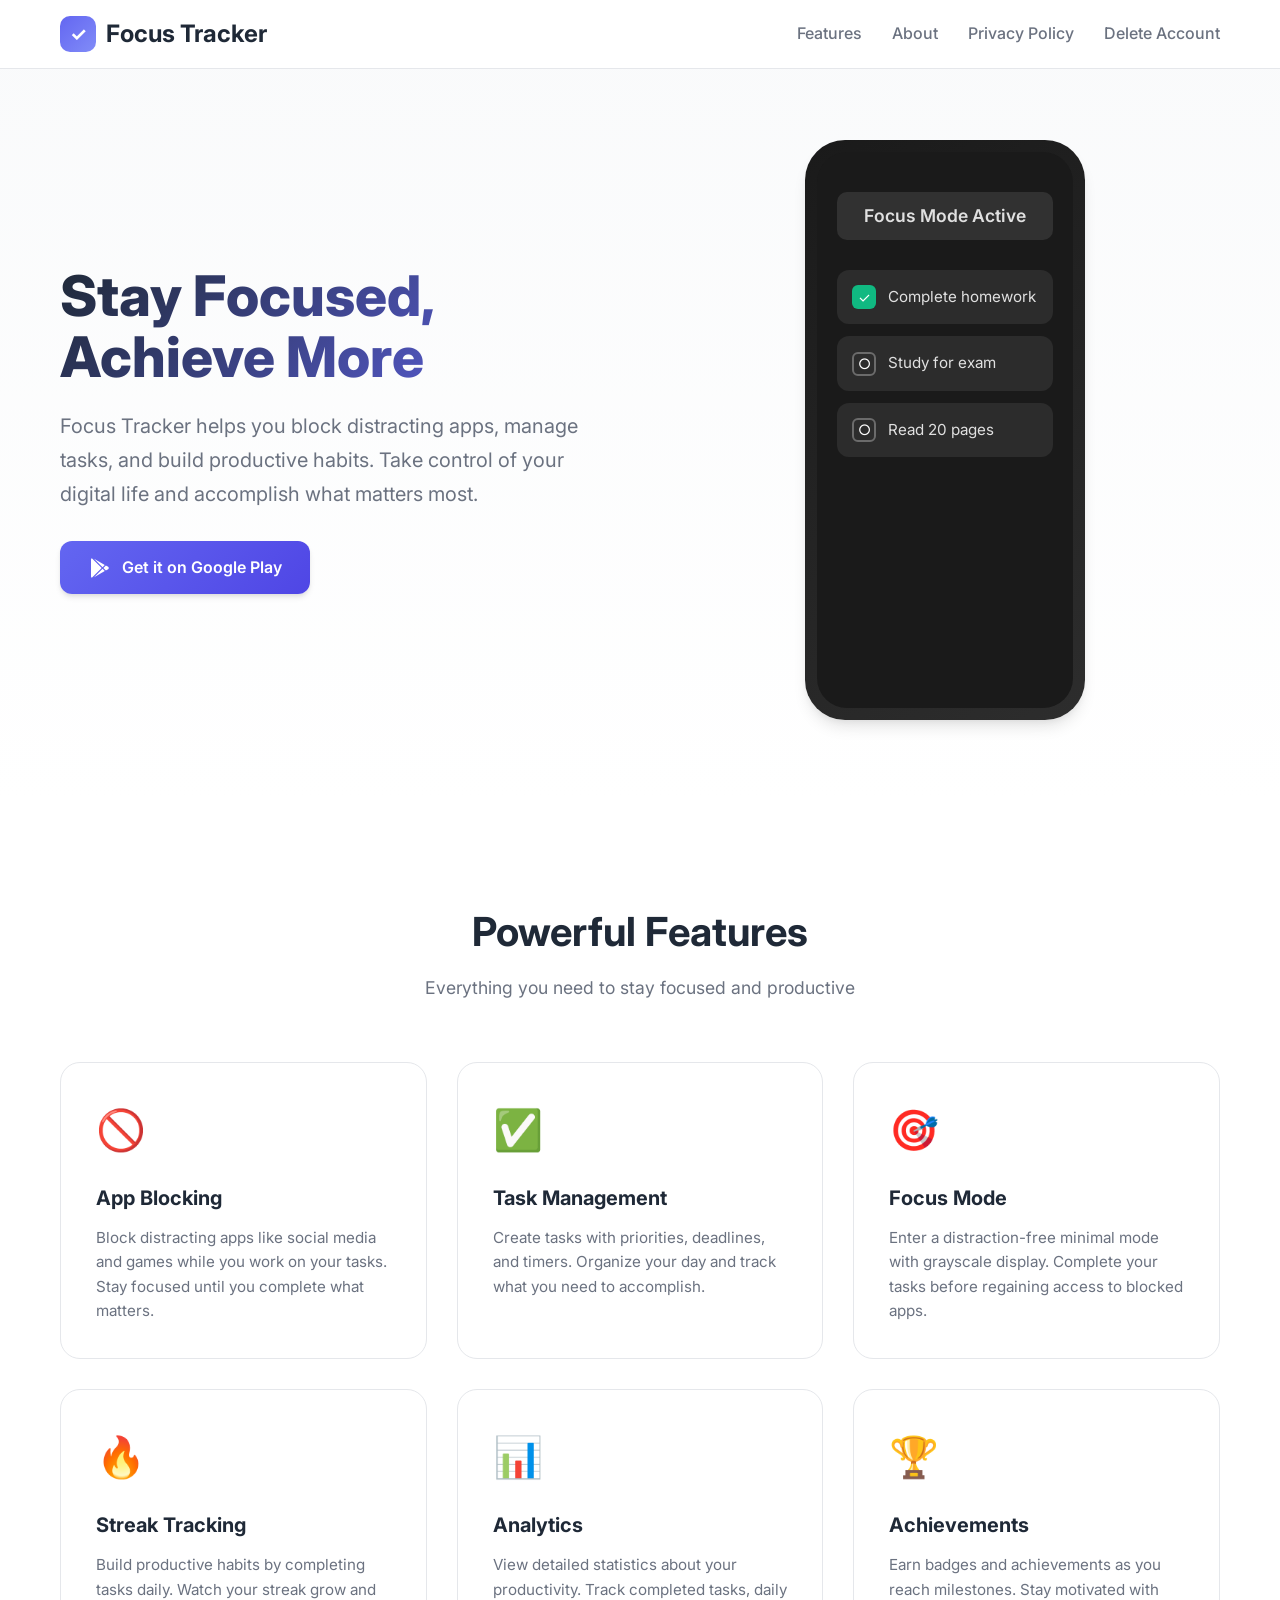
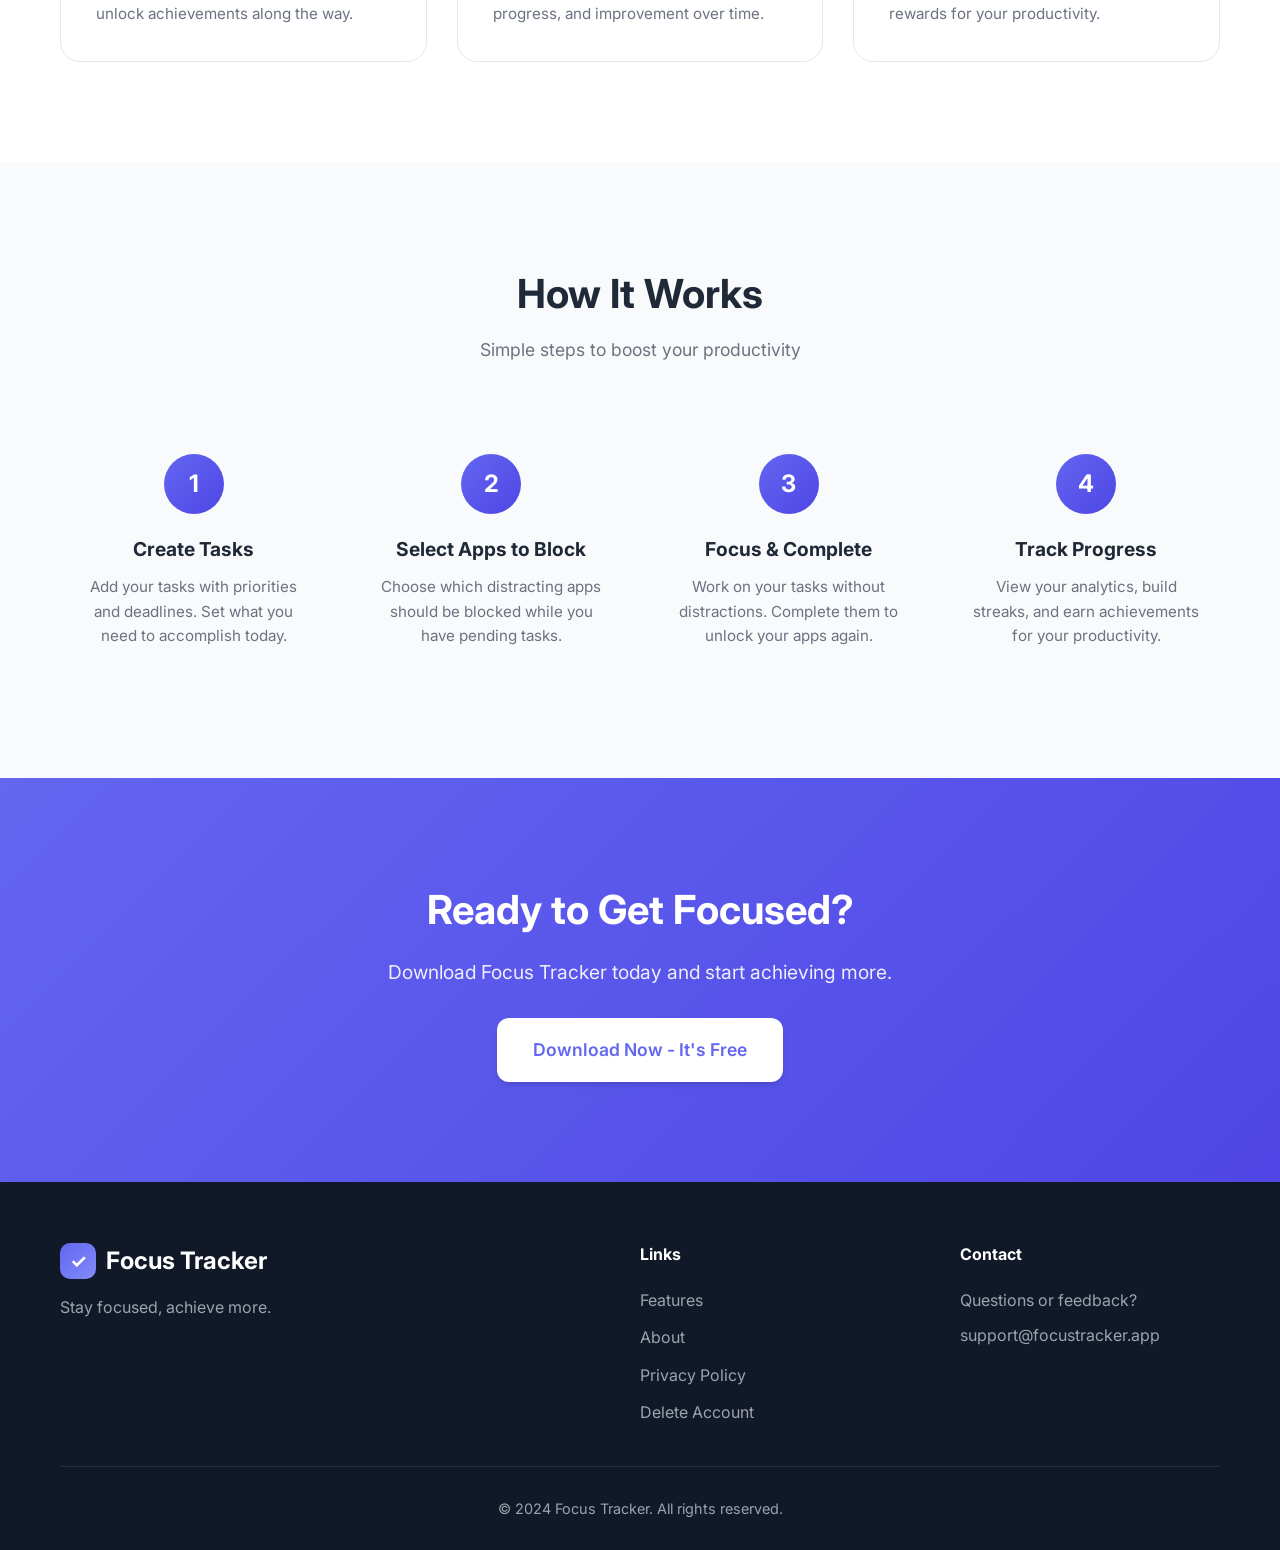
==== index.html @ ff3b8a78 "Added to root" ====
<!DOCTYPE html>
<html lang="en">
<head>
    <meta charset="UTF-8">
    <meta name="viewport" content="width=device-width, initial-scale=1.0">
    <meta name="description" content="Focus Tracker - Stay focused, achieve more. Block distracting apps and boost your productivity.">
    <title>Focus Tracker - Stay Focused, Achieve More</title>
    <link rel="stylesheet" href="css/style.css">
    <link rel="preconnect" href="https://fonts.googleapis.com">
    <link rel="preconnect" href="https://fonts.gstatic.com" crossorigin>
    <link href="https://fonts.googleapis.com/css2?family=Inter:wght@400;500;600;700&display=swap" rel="stylesheet">
</head>
<body>
    <!-- Navigation -->
    <nav class="navbar">
        <div class="container">
            <a href="index.html" class="logo">
                <span class="logo-icon">✓</span>
                Focus Tracker
            </a>
            <ul class="nav-links">
                <li><a href="#features">Features</a></li>
                <li><a href="about.html">About</a></li>
                <li><a href="privacy.html">Privacy Policy</a></li>
                <li><a href="delete-account.html">Delete Account</a></li>
            </ul>
        </div>
    </nav>

    <!-- Hero Section -->
    <section class="hero">
        <div class="container">
            <div class="hero-content">
                <h1>Stay Focused,<br>Achieve More</h1>
                <p class="hero-subtitle">
                    Focus Tracker helps you block distracting apps, manage tasks, and build productive habits. 
                    Take control of your digital life and accomplish what matters most.
                </p>
                <a href="https://play.google.com/store/apps/details?id=com.focustracker.productivity" class="btn btn-primary">
                    <svg width="24" height="24" viewBox="0 0 24 24" fill="currentColor">
                        <path d="M3,20.5V3.5C3,2.91 3.34,2.39 3.84,2.15L13.69,12L3.84,21.85C3.34,21.6 3,21.09 3,20.5M16.81,15.12L6.05,21.34L14.54,12.85L16.81,15.12M20.16,10.81C20.5,11.08 20.75,11.5 20.75,12C20.75,12.5 20.53,12.9 20.18,13.18L17.89,14.5L15.39,12L17.89,9.5L20.16,10.81M6.05,2.66L16.81,8.88L14.54,11.15L6.05,2.66Z"/>
                    </svg>
                    Get it on Google Play
                </a>
            </div>
            <div class="hero-image">
                <div class="phone-mockup">
                    <div class="phone-screen">
                        <div class="app-preview">
                            <div class="preview-header">Focus Mode Active</div>
                            <div class="preview-tasks">
                                <div class="preview-task">
                                    <span class="task-check">✓</span>
                                    <span>Complete homework</span>
                                </div>
                                <div class="preview-task pending">
                                    <span class="task-check">○</span>
                                    <span>Study for exam</span>
                                </div>
                                <div class="preview-task pending">
                                    <span class="task-check">○</span>
                                    <span>Read 20 pages</span>
                                </div>
                            </div>
                        </div>
                    </div>
                </div>
            </div>
        </div>
    </section>

    <!-- Features Section -->
    <section id="features" class="features">
        <div class="container">
            <h2 class="section-title">Powerful Features</h2>
            <p class="section-subtitle">Everything you need to stay focused and productive</p>
            
            <div class="features-grid">
                <div class="feature-card">
                    <div class="feature-icon">🚫</div>
                    <h3>App Blocking</h3>
                    <p>Block distracting apps like social media and games while you work on your tasks. Stay focused until you complete what matters.</p>
                </div>
                
                <div class="feature-card">
                    <div class="feature-icon">✅</div>
                    <h3>Task Management</h3>
                    <p>Create tasks with priorities, deadlines, and timers. Organize your day and track what you need to accomplish.</p>
                </div>
                
                <div class="feature-card">
                    <div class="feature-icon">🎯</div>
                    <h3>Focus Mode</h3>
                    <p>Enter a distraction-free minimal mode with grayscale display. Complete your tasks before regaining access to blocked apps.</p>
                </div>
                
                <div class="feature-card">
                    <div class="feature-icon">🔥</div>
                    <h3>Streak Tracking</h3>
                    <p>Build productive habits by completing tasks daily. Watch your streak grow and unlock achievements along the way.</p>
                </div>
                
                <div class="feature-card">
                    <div class="feature-icon">📊</div>
                    <h3>Analytics</h3>
                    <p>View detailed statistics about your productivity. Track completed tasks, daily progress, and improvement over time.</p>
                </div>
                
                <div class="feature-card">
                    <div class="feature-icon">🏆</div>
                    <h3>Achievements</h3>
                    <p>Earn badges and achievements as you reach milestones. Stay motivated with rewards for your productivity.</p>
                </div>
            </div>
        </div>
    </section>

    <!-- How It Works Section -->
    <section class="how-it-works">
        <div class="container">
            <h2 class="section-title">How It Works</h2>
            <p class="section-subtitle">Simple steps to boost your productivity</p>
            
            <div class="steps">
                <div class="step">
                    <div class="step-number">1</div>
                    <h3>Create Tasks</h3>
                    <p>Add your tasks with priorities and deadlines. Set what you need to accomplish today.</p>
                </div>
                
                <div class="step">
                    <div class="step-number">2</div>
                    <h3>Select Apps to Block</h3>
                    <p>Choose which distracting apps should be blocked while you have pending tasks.</p>
                </div>
                
                <div class="step">
                    <div class="step-number">3</div>
                    <h3>Focus & Complete</h3>
                    <p>Work on your tasks without distractions. Complete them to unlock your apps again.</p>
                </div>
                
                <div class="step">
                    <div class="step-number">4</div>
                    <h3>Track Progress</h3>
                    <p>View your analytics, build streaks, and earn achievements for your productivity.</p>
                </div>
            </div>
        </div>
    </section>

    <!-- CTA Section -->
    <section class="cta">
        <div class="container">
            <h2>Ready to Get Focused?</h2>
            <p>Download Focus Tracker today and start achieving more.</p>
            <a href="https://play.google.com/store/apps/details?id=com.focustracker.productivity" class="btn btn-primary btn-large">
                Download Now - It's Free
            </a>
        </div>
    </section>

    <!-- Footer -->
    <footer class="footer">
        <div class="container">
            <div class="footer-content">
                <div class="footer-brand">
                    <a href="index.html" class="logo">
                        <span class="logo-icon">✓</span>
                        Focus Tracker
                    </a>
                    <p>Stay focused, achieve more.</p>
                </div>
                <div class="footer-links">
                    <h4>Links</h4>
                    <ul>
                        <li><a href="#features">Features</a></li>
                        <li><a href="about.html">About</a></li>
                        <li><a href="privacy.html">Privacy Policy</a></li>
                        <li><a href="delete-account.html">Delete Account</a></li>
                    </ul>
                </div>
                <div class="footer-contact">
                    <h4>Contact</h4>
                    <p>Questions or feedback?</p>
                    <a href="mailto:support@focustracker.app">support@focustracker.app</a>
                </div>
            </div>
            <div class="footer-bottom">
                <p>&copy; 2024 Focus Tracker. All rights reserved.</p>
            </div>
        </div>
    </footer>
</body>
</html>
---- css/style.css ----
/* ===== CSS Variables ===== */
:root {
    --primary-color: #6366f1;
    --primary-dark: #4f46e5;
    --primary-light: #818cf8;
    --secondary-color: #10b981;
    --accent-color: #f59e0b;
    --text-color: #1f2937;
    --text-light: #6b7280;
    --text-lighter: #9ca3af;
    --bg-color: #ffffff;
    --bg-light: #f9fafb;
    --bg-dark: #111827;
    --border-color: #e5e7eb;
    --shadow: 0 4px 6px -1px rgba(0, 0, 0, 0.1), 0 2px 4px -1px rgba(0, 0, 0, 0.06);
    --shadow-lg: 0 10px 15px -3px rgba(0, 0, 0, 0.1), 0 4px 6px -2px rgba(0, 0, 0, 0.05);
    --radius: 12px;
    --radius-lg: 20px;
}

/* ===== Reset & Base ===== */
* {
    margin: 0;
    padding: 0;
    box-sizing: border-box;
}

html {
    scroll-behavior: smooth;
}

body {
    font-family: 'Inter', -apple-system, BlinkMacSystemFont, 'Segoe UI', Roboto, Oxygen, Ubuntu, sans-serif;
    color: var(--text-color);
    background-color: var(--bg-color);
    line-height: 1.6;
}

a {
    color: var(--primary-color);
    text-decoration: none;
    transition: color 0.2s;
}

a:hover {
    color: var(--primary-dark);
}

ul {
    list-style: none;
}

img {
    max-width: 100%;
    height: auto;
}

/* ===== Container ===== */
.container {
    max-width: 1200px;
    margin: 0 auto;
    padding: 0 20px;
}

/* ===== Navbar ===== */
.navbar {
    position: fixed;
    top: 0;
    left: 0;
    right: 0;
    background: rgba(255, 255, 255, 0.95);
    backdrop-filter: blur(10px);
    border-bottom: 1px solid var(--border-color);
    z-index: 1000;
    padding: 15px 0;
}

.navbar .container {
    display: flex;
    justify-content: space-between;
    align-items: center;
}

.logo {
    display: flex;
    align-items: center;
    gap: 10px;
    font-size: 1.5rem;
    font-weight: 700;
    color: var(--text-color);
}

.logo-icon {
    display: flex;
    align-items: center;
    justify-content: center;
    width: 36px;
    height: 36px;
    background: linear-gradient(135deg, var(--primary-color), var(--primary-light));
    color: white;
    border-radius: 10px;
    font-size: 1.2rem;
}

.nav-links {
    display: flex;
    gap: 30px;
}

.nav-links a {
    color: var(--text-light);
    font-weight: 500;
    transition: color 0.2s;
}

.nav-links a:hover,
.nav-links a.active {
    color: var(--primary-color);
}

/* ===== Buttons ===== */
.btn {
    display: inline-flex;
    align-items: center;
    gap: 10px;
    padding: 14px 28px;
    border-radius: var(--radius);
    font-weight: 600;
    font-size: 1rem;
    cursor: pointer;
    transition: all 0.2s;
    border: none;
}

.btn-primary {
    background: linear-gradient(135deg, var(--primary-color), var(--primary-dark));
    color: white;
    box-shadow: var(--shadow);
}

.btn-primary:hover {
    transform: translateY(-2px);
    box-shadow: var(--shadow-lg);
    color: white;
}

.btn-large {
    padding: 18px 36px;
    font-size: 1.1rem;
}

/* ===== Hero Section ===== */
.hero {
    padding: 140px 0 80px;
    background: linear-gradient(180deg, var(--bg-light) 0%, var(--bg-color) 100%);
}

.hero .container {
    display: grid;
    grid-template-columns: 1fr 1fr;
    gap: 60px;
    align-items: center;
}

.hero-content h1 {
    font-size: 3.5rem;
    font-weight: 800;
    line-height: 1.1;
    margin-bottom: 20px;
    background: linear-gradient(135deg, var(--text-color), var(--primary-color));
    -webkit-background-clip: text;
    -webkit-text-fill-color: transparent;
    background-clip: text;
}

.hero-subtitle {
    font-size: 1.25rem;
    color: var(--text-light);
    margin-bottom: 30px;
    line-height: 1.7;
}

/* Phone Mockup */
.hero-image {
    display: flex;
    justify-content: center;
}

.phone-mockup {
    width: 280px;
    height: 580px;
    background: linear-gradient(145deg, #1a1a1a, #2d2d2d);
    border-radius: 40px;
    padding: 12px;
    box-shadow: var(--shadow-lg);
}

.phone-screen {
    width: 100%;
    height: 100%;
    background: #1a1a1a;
    border-radius: 30px;
    overflow: hidden;
}

.app-preview {
    padding: 40px 20px 20px;
    height: 100%;
}

.preview-header {
    text-align: center;
    color: #e0e0e0;
    font-size: 1.1rem;
    font-weight: 600;
    margin-bottom: 30px;
    padding: 10px;
    background: rgba(255, 255, 255, 0.1);
    border-radius: 10px;
}

.preview-tasks {
    display: flex;
    flex-direction: column;
    gap: 12px;
}

.preview-task {
    display: flex;
    align-items: center;
    gap: 12px;
    padding: 15px;
    background: rgba(255, 255, 255, 0.08);
    border-radius: 12px;
    color: #e0e0e0;
    font-size: 0.95rem;
}

.preview-task .task-check {
    width: 24px;
    height: 24px;
    display: flex;
    align-items: center;
    justify-content: center;
    background: var(--secondary-color);
    color: white;
    border-radius: 6px;
    font-size: 0.9rem;
}

.preview-task.pending .task-check {
    background: transparent;
    border: 2px solid rgba(255, 255, 255, 0.3);
}

/* ===== Features Section ===== */
.features {
    padding: 100px 0;
}

.section-title {
    text-align: center;
    font-size: 2.5rem;
    font-weight: 700;
    margin-bottom: 10px;
}

.section-subtitle {
    text-align: center;
    color: var(--text-light);
    font-size: 1.1rem;
    margin-bottom: 60px;
}

.features-grid {
    display: grid;
    grid-template-columns: repeat(3, 1fr);
    gap: 30px;
}

.feature-card {
    padding: 35px;
    background: var(--bg-color);
    border: 1px solid var(--border-color);
    border-radius: var(--radius-lg);
    transition: all 0.3s;
}

.feature-card:hover {
    transform: translateY(-5px);
    box-shadow: var(--shadow-lg);
    border-color: var(--primary-light);
}

.feature-icon {
    font-size: 2.5rem;
    margin-bottom: 20px;
}

.feature-card h3 {
    font-size: 1.25rem;
    margin-bottom: 12px;
}

.feature-card p {
    color: var(--text-light);
    font-size: 0.95rem;
    line-height: 1.6;
}

/* ===== How It Works Section ===== */
.how-it-works {
    padding: 100px 0;
    background: var(--bg-light);
}

.steps {
    display: grid;
    grid-template-columns: repeat(4, 1fr);
    gap: 30px;
}

.step {
    text-align: center;
    padding: 30px 20px;
}

.step-number {
    width: 60px;
    height: 60px;
    margin: 0 auto 20px;
    background: linear-gradient(135deg, var(--primary-color), var(--primary-dark));
    color: white;
    border-radius: 50%;
    display: flex;
    align-items: center;
    justify-content: center;
    font-size: 1.5rem;
    font-weight: 700;
}

.step h3 {
    font-size: 1.2rem;
    margin-bottom: 10px;
}

.step p {
    color: var(--text-light);
    font-size: 0.95rem;
}

/* ===== CTA Section ===== */
.cta {
    padding: 100px 0;
    background: linear-gradient(135deg, var(--primary-color), var(--primary-dark));
    text-align: center;
    color: white;
}

.cta h2 {
    font-size: 2.5rem;
    margin-bottom: 15px;
}

.cta p {
    font-size: 1.2rem;
    opacity: 0.9;
    margin-bottom: 30px;
}

.cta .btn-primary {
    background: white;
    color: var(--primary-color);
}

.cta .btn-primary:hover {
    background: var(--bg-light);
}

/* ===== Footer ===== */
.footer {
    background: var(--bg-dark);
    color: white;
    padding: 60px 0 30px;
}

.footer-content {
    display: grid;
    grid-template-columns: 2fr 1fr 1fr;
    gap: 60px;
    margin-bottom: 40px;
}

.footer-brand .logo {
    color: white;
    margin-bottom: 15px;
}

.footer-brand p {
    color: var(--text-lighter);
}

.footer-links h4,
.footer-contact h4 {
    font-size: 1rem;
    margin-bottom: 20px;
    color: white;
}

.footer-links ul {
    display: flex;
    flex-direction: column;
    gap: 12px;
}

.footer-links a,
.footer-contact a {
    color: var(--text-lighter);
}

.footer-links a:hover,
.footer-contact a:hover {
    color: white;
}

.footer-contact p {
    color: var(--text-lighter);
    margin-bottom: 10px;
}

.footer-bottom {
    padding-top: 30px;
    border-top: 1px solid rgba(255, 255, 255, 0.1);
    text-align: center;
}

.footer-bottom p {
    color: var(--text-lighter);
    font-size: 0.9rem;
}

/* ===== Page Content (About, Privacy) ===== */
.page-content {
    padding: 120px 0 80px;
}

.page-content h1 {
    font-size: 2.5rem;
    margin-bottom: 10px;
}

.last-updated {
    color: var(--text-light);
    margin-bottom: 40px;
}

.content-card {
    background: var(--bg-color);
    border: 1px solid var(--border-color);
    border-radius: var(--radius-lg);
    padding: 30px;
    margin-bottom: 25px;
}

.content-card.highlight {
    background: linear-gradient(135deg, var(--primary-color), var(--primary-dark));
    color: white;
    border: none;
}

.content-card.highlight h2 {
    color: white;
}

.mission-statement {
    font-size: 1.3rem;
    line-height: 1.7;
}

.content-card h2 {
    font-size: 1.4rem;
    margin-bottom: 15px;
    color: var(--text-color);
}

.content-card h3 {
    font-size: 1.1rem;
    margin: 20px 0 10px;
    color: var(--text-color);
}

.content-card p {
    color: var(--text-light);
    margin-bottom: 15px;
    line-height: 1.7;
}

.content-card ul {
    margin-left: 20px;
    margin-bottom: 15px;
}

.content-card li {
    color: var(--text-light);
    margin-bottom: 10px;
    line-height: 1.6;
    list-style: disc;
}

.content-card li strong {
    color: var(--text-color);
}

/* Feature List in About */
.feature-list {
    display: flex;
    flex-direction: column;
    gap: 20px;
}

.feature-item {
    display: flex;
    gap: 20px;
    align-items: flex-start;
}

.feature-item .feature-icon {
    font-size: 2rem;
    margin-bottom: 0;
}

.feature-item h4 {
    font-size: 1.1rem;
    margin-bottom: 5px;
}

.feature-item p {
    margin-bottom: 0;
}

/* CTA Inline */
.cta-inline {
    text-align: center;
    padding: 50px;
    background: linear-gradient(135deg, var(--primary-color), var(--primary-dark));
    border-radius: var(--radius-lg);
    color: white;
    margin-top: 40px;
}

.cta-inline h2 {
    margin-bottom: 10px;
}

.cta-inline p {
    color: rgba(255, 255, 255, 0.9);
    margin-bottom: 25px;
}

.cta-inline .btn-primary {
    background: white;
    color: var(--primary-color);
}

/* ===== Responsive ===== */
@media (max-width: 1024px) {
    .hero .container {
        grid-template-columns: 1fr;
        text-align: center;
    }

    .hero-content h1 {
        font-size: 2.8rem;
    }

    .hero-image {
        order: -1;
    }

    .phone-mockup {
        width: 240px;
        height: 500px;
    }

    .features-grid {
        grid-template-columns: repeat(2, 1fr);
    }

    .steps {
        grid-template-columns: repeat(2, 1fr);
    }

    .footer-content {
        grid-template-columns: 1fr 1fr;
    }
}

@media (max-width: 768px) {
    .navbar .container {
        flex-direction: column;
        gap: 15px;
    }

    .nav-links {
        gap: 20px;
    }

    .hero {
        padding: 120px 0 60px;
    }

    .hero-content h1 {
        font-size: 2.2rem;
    }

    .hero-subtitle {
        font-size: 1.1rem;
    }

    .section-title {
        font-size: 2rem;
    }

    .features-grid {
        grid-template-columns: 1fr;
    }

    .steps {
        grid-template-columns: 1fr;
    }

    .footer-content {
        grid-template-columns: 1fr;
        gap: 40px;
    }

    .cta h2 {
        font-size: 2rem;
    }

    .page-content h1 {
        font-size: 2rem;
    }
}

@media (max-width: 480px) {
    .hero-content h1 {
        font-size: 1.8rem;
    }

    .phone-mockup {
        width: 200px;
        height: 420px;
    }

    .btn {
        padding: 12px 24px;
        font-size: 0.95rem;
    }

    .content-card {
        padding: 20px;
    }

    .feature-item {
        flex-direction: column;
        gap: 10px;
    }
}
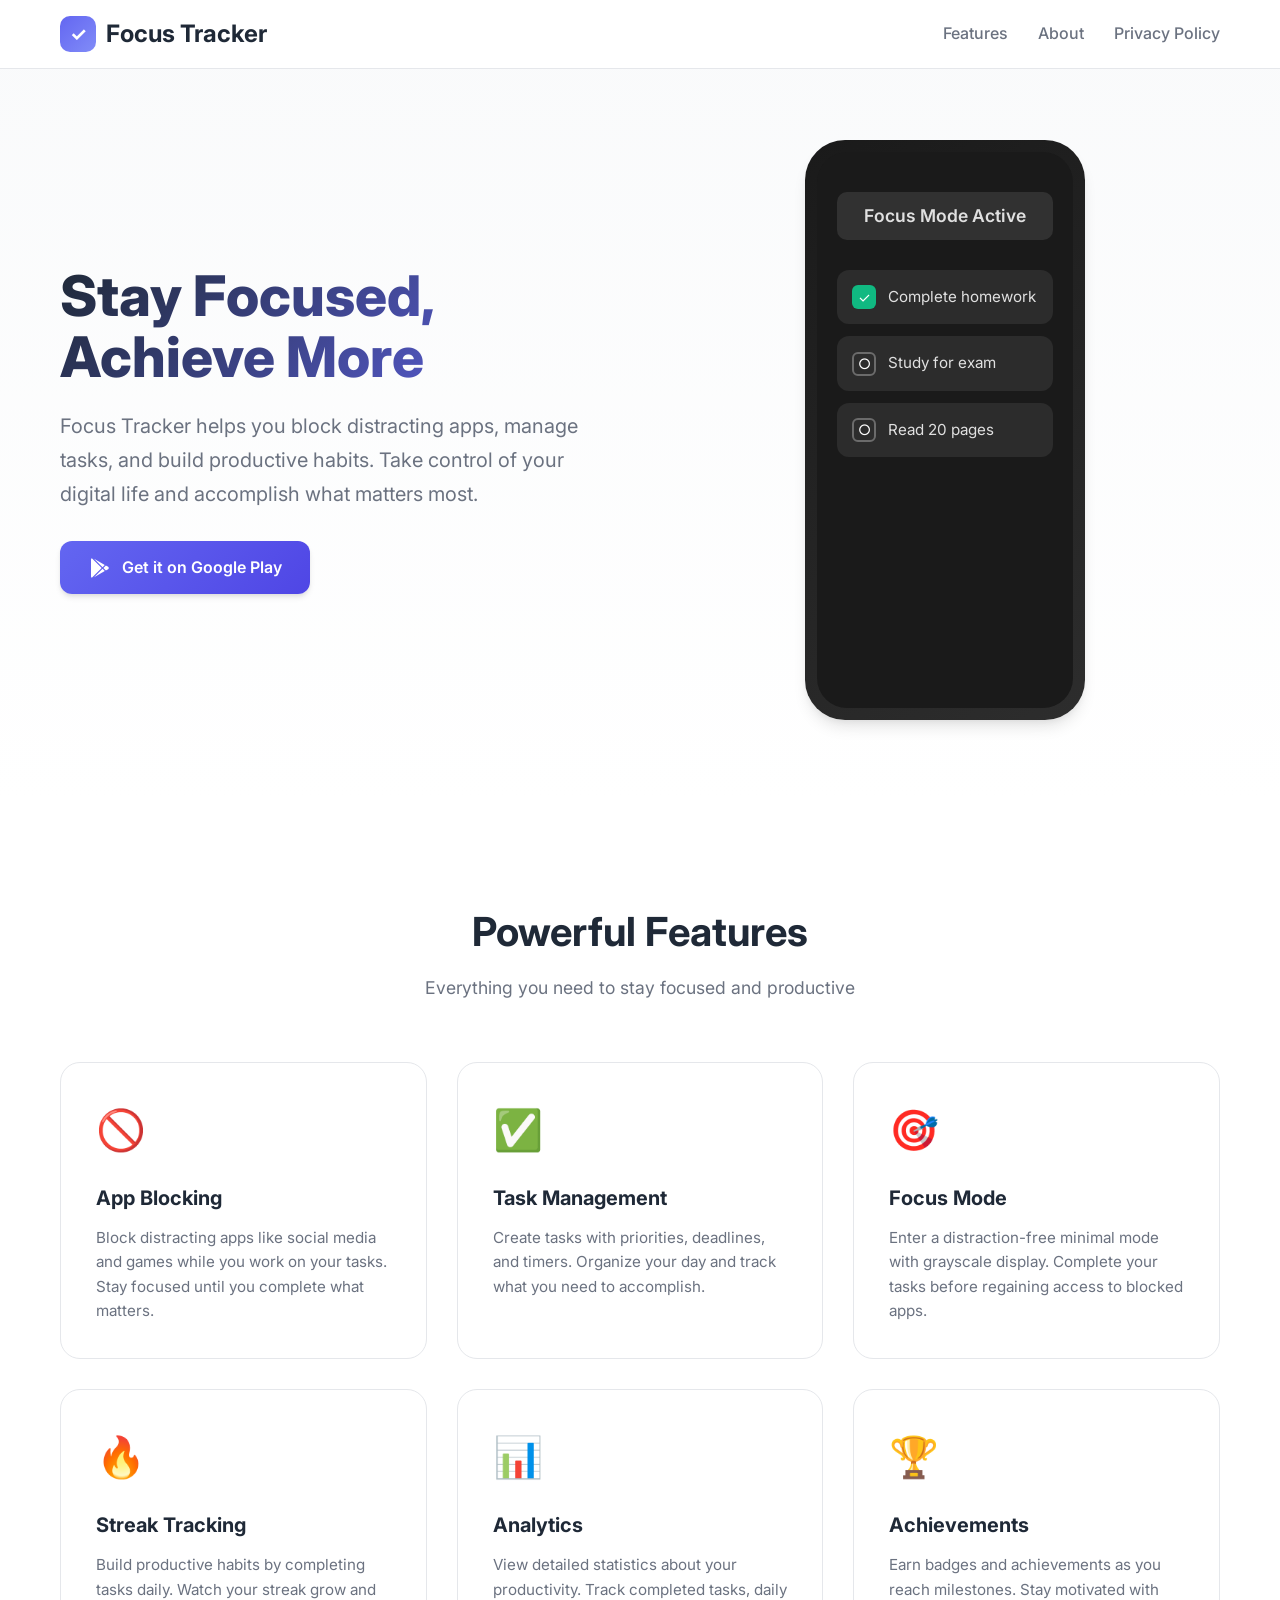
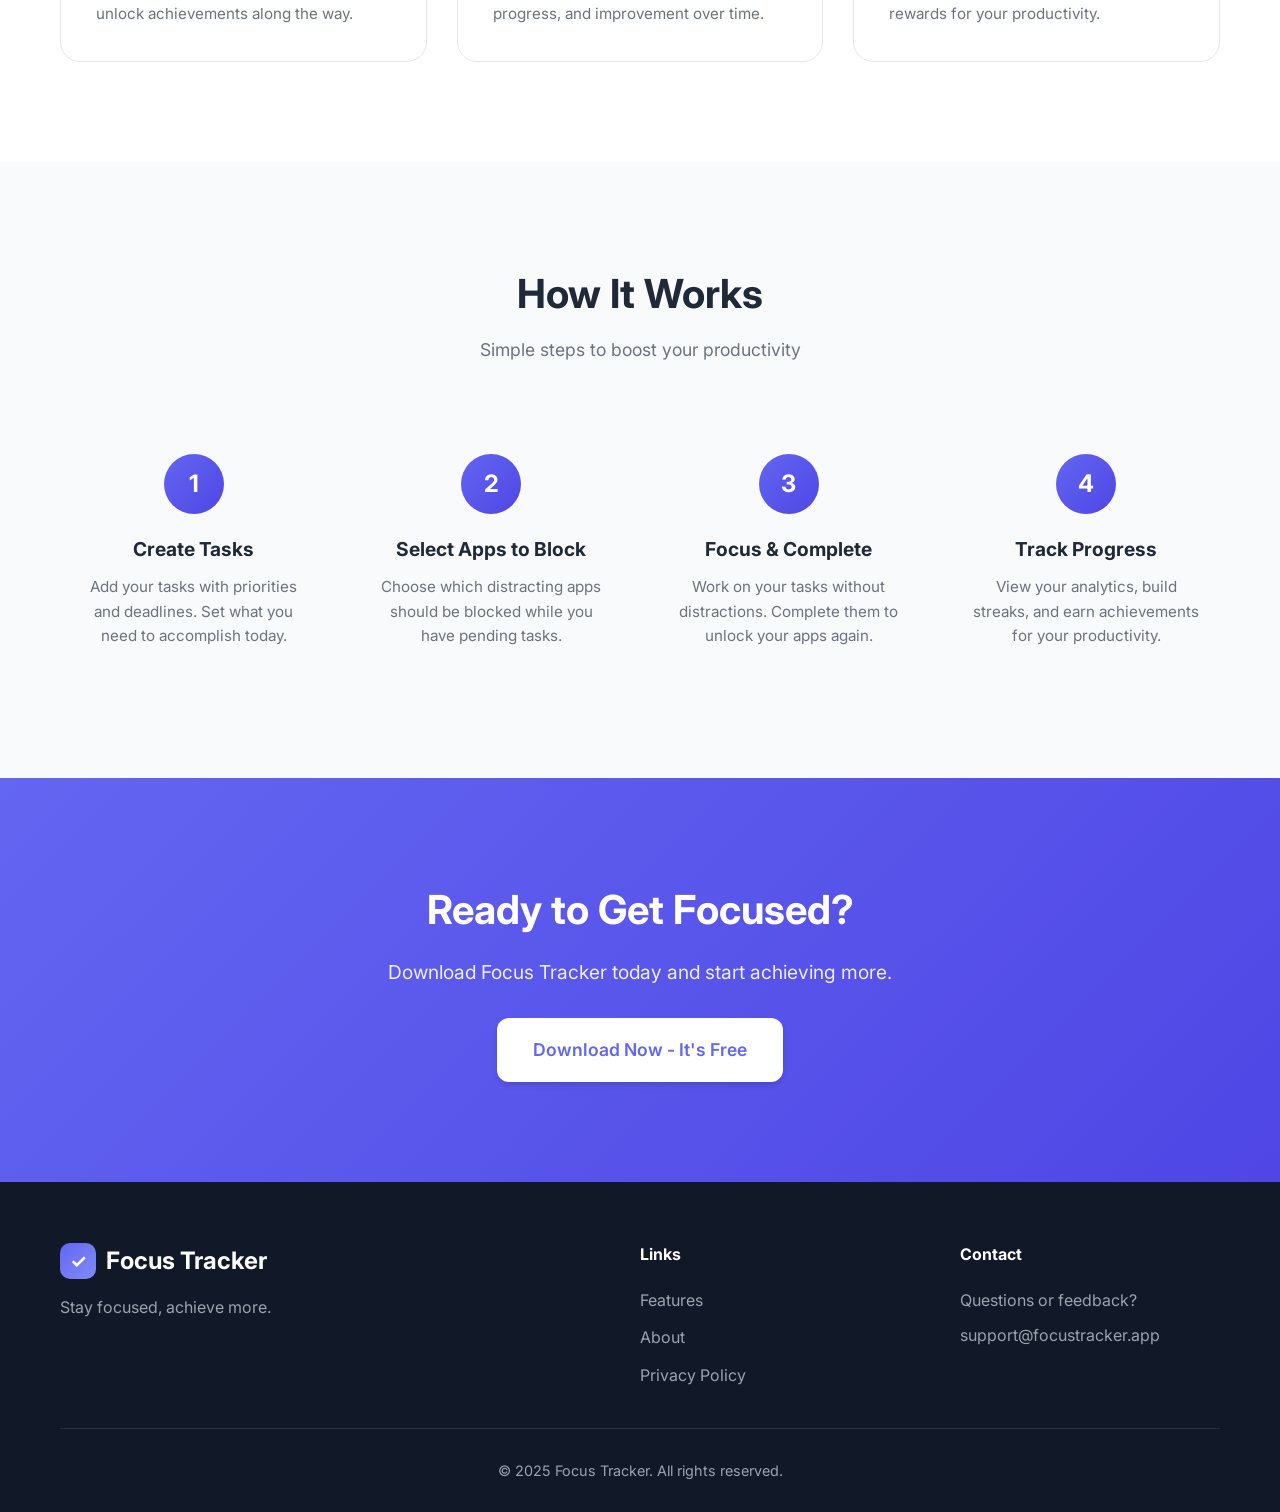
==== commit 32bb8927: "Removed delete" ====
--- a/index.html
+++ b/index.html
@@ -22,7 +22,6 @@
                 <li><a href="#features">Features</a></li>
                 <li><a href="about.html">About</a></li>
                 <li><a href="privacy.html">Privacy Policy</a></li>
-                <li><a href="delete-account.html">Delete Account</a></li>
             </ul>
         </div>
     </nav>
@@ -177,7 +176,6 @@
                         <li><a href="#features">Features</a></li>
                         <li><a href="about.html">About</a></li>
                         <li><a href="privacy.html">Privacy Policy</a></li>
-                        <li><a href="delete-account.html">Delete Account</a></li>
                     </ul>
                 </div>
                 <div class="footer-contact">
@@ -187,7 +185,7 @@
                 </div>
             </div>
             <div class="footer-bottom">
-                <p>&copy; 2024 Focus Tracker. All rights reserved.</p>
+                <p>&copy; 2025 Focus Tracker. All rights reserved.</p>
             </div>
         </div>
     </footer>
